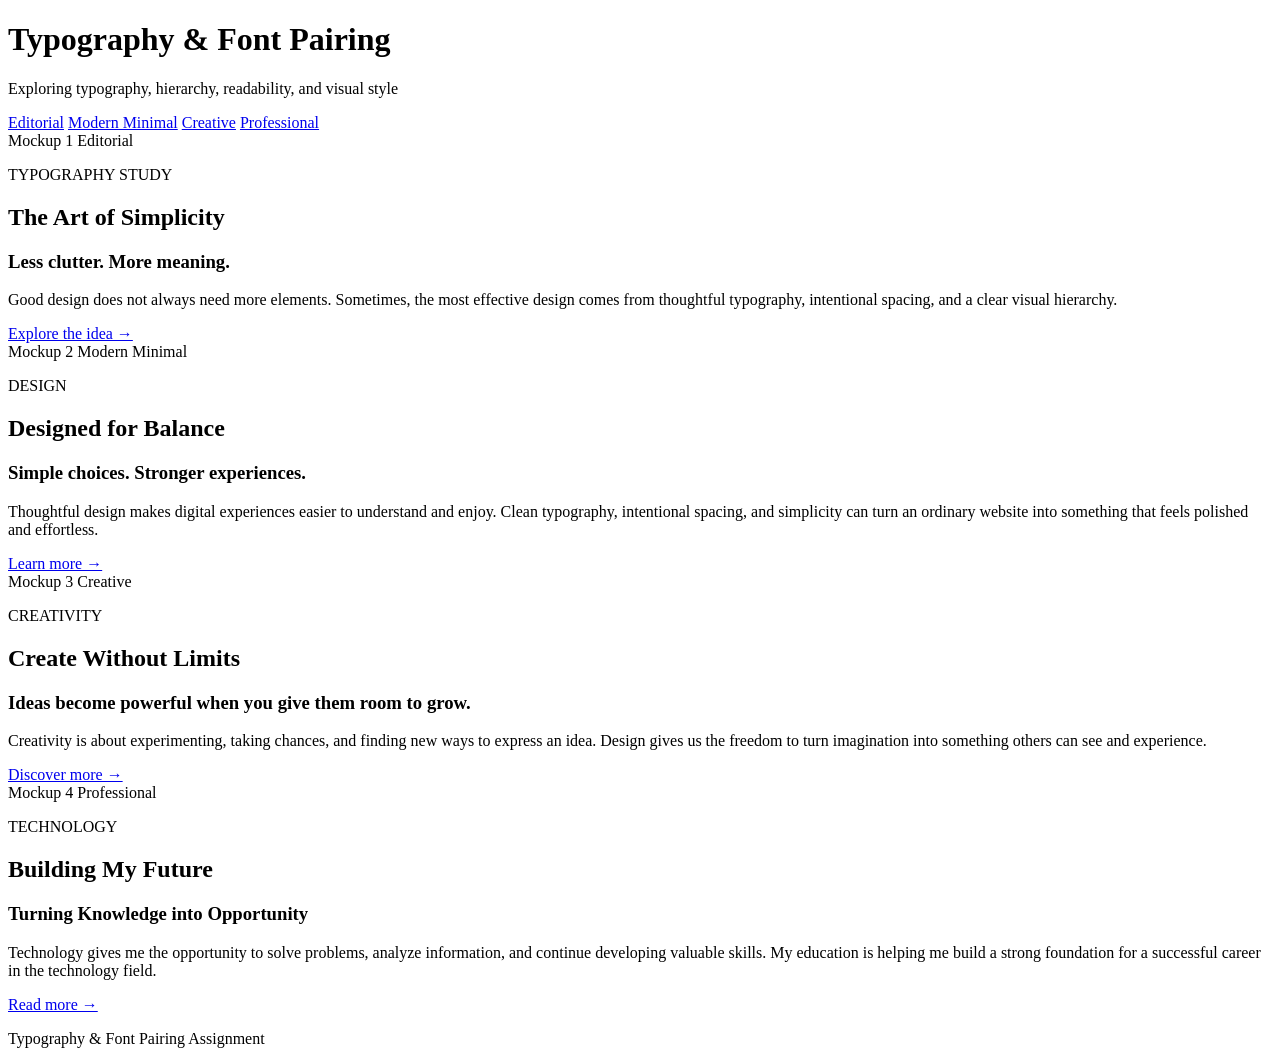
==== typography/index.html @ 528e2fd9 "Add typography index HTML file This file contains the HTML structure for a typography and font pairi" ====
<!DOCTYPE html>
<html lang="en">

<head>
    <meta charset="UTF-8">
    <meta name="viewport" content="width=device-width, initial-scale=1.0">

    <title>Typography & Font Pairing</title>

    <!--
    Google Fonts

    Mockup 1 suggestions:
    Playfair Display + DM Sans

    Students may use other fonts.
    If you use a Google Font that is not listed here,
    add it to the Google Fonts link below.
    -->

    <link rel="preconnect" href="https://fonts.googleapis.com">
    <link rel="preconnect" href="https://fonts.gstatic.com" crossorigin>

    <link href="https://fonts.googleapis.com/css2?family=DM+Sans:wght@400;500;600;700&family=Playfair+Display:wght@400;500;600;700&family=Space+Grotesk:wght@400;500;600;700&display=swap" rel="stylesheet">

    <!-- External CSS -->
    <link rel="stylesheet" href="style.css">
</head>

<body>

    <!-- ========================================
         HEADER
    ========================================= -->
    <header class="site-header">

        <h1>Typography & Font Pairing</h1>

        <p>
            Exploring typography, hierarchy, readability,
            and visual style
        </p>

    </header>


    <!-- ========================================
         NAVIGATION
    ========================================= -->
    <nav class="main-nav">

        <a href="#editorial">Editorial</a>
        <a href="#minimal">Modern Minimal</a>
        <a href="#creative">Creative</a>
        <a href="#professional">Professional</a>

    </nav>


    <main>


        <!-- ========================================
             MOCKUP 1 - EDITORIAL
        ========================================= -->
        <section id="editorial" class="mockup editorial">

            <div class="mockup-label">
                <span>Mockup 1</span>
                <span>Editorial</span>
            </div>

            <div class="mockup-content">

                <p class="eyebrow">
                    TYPOGRAPHY STUDY
                </p>

                <h2>
                    The Art of Simplicity
                </h2>

                <h3>
                    Less clutter. More meaning.
                </h3>

                <p class="body-text">
                    Good design does not always need more elements.
                    Sometimes, the most effective design comes from
                    thoughtful typography, intentional spacing, and a
                    clear visual hierarchy.
                </p>

                <a href="#" class="text-link">
                    Explore the idea →
                </a>

            </div>

        </section>


        <!-- ========================================
             MOCKUP 2 - MODERN MINIMAL
        ========================================= -->
        <section id="minimal" class="mockup minimal">

            <div class="mockup-label">
                <span>Mockup 2</span>
                <span>Modern Minimal</span>
            </div>

            <div class="mockup-content">

                <p class="eyebrow">
                    DESIGN
                </p>

                <h2>
                    Designed for Balance
                </h2>

                <h3>
                    Simple choices. Stronger experiences.
                </h3>

                <p class="body-text">
                    Thoughtful design makes digital experiences easier
                    to understand and enjoy. Clean typography,
                    intentional spacing, and simplicity can turn an
                    ordinary website into something that feels polished
                    and effortless.
                </p>

                <a href="#" class="text-link">
                    Learn more →
                </a>

            </div>

        </section>


        <!-- ========================================
             MOCKUP 3 - CREATIVE
        ========================================= -->
        <section id="creative" class="mockup creative">

            <div class="mockup-label">
                <span>Mockup 3</span>
                <span>Creative</span>
            </div>

            <div class="mockup-content">

                <p class="eyebrow">
                    CREATIVITY
                </p>

                <h2>
                    Create Without Limits
                </h2>

                <h3>
                    Ideas become powerful when you give them room to grow.
                </h3>

                <p class="body-text">
                    Creativity is about experimenting, taking chances,
                    and finding new ways to express an idea. Design gives
                    us the freedom to turn imagination into something
                    others can see and experience.
                </p>

                <a href="#" class="text-link">
                    Discover more →
                </a>

            </div>

        </section>


        <!-- ========================================
             MOCKUP 4 - PROFESSIONAL
        ========================================= -->
        <section id="professional" class="mockup professional">

            <div class="mockup-label">
                <span>Mockup 4</span>
                <span>Professional</span>
            </div>

            <div class="mockup-content">

                <p class="eyebrow">
                    TECHNOLOGY
                </p>

                <h2>
                    Building My Future
                </h2>

                <h3>
                    Turning Knowledge into Opportunity
                </h3>

                <p class="body-text">
                    Technology gives me the opportunity to solve problems,
                    analyze information, and continue developing valuable
                    skills. My education is helping me build a strong
                    foundation for a successful career in the technology
                    field.
                </p>

                <a href="#" class="text-link">
                    Read more →
                </a>

            </div>

        </section>


    </main>


    <!-- ========================================
         FOOTER
    ========================================= -->
    <footer>

        <p>
            Typography & Font Pairing Assignment
        </p>

    </footer>

</body>
</html>
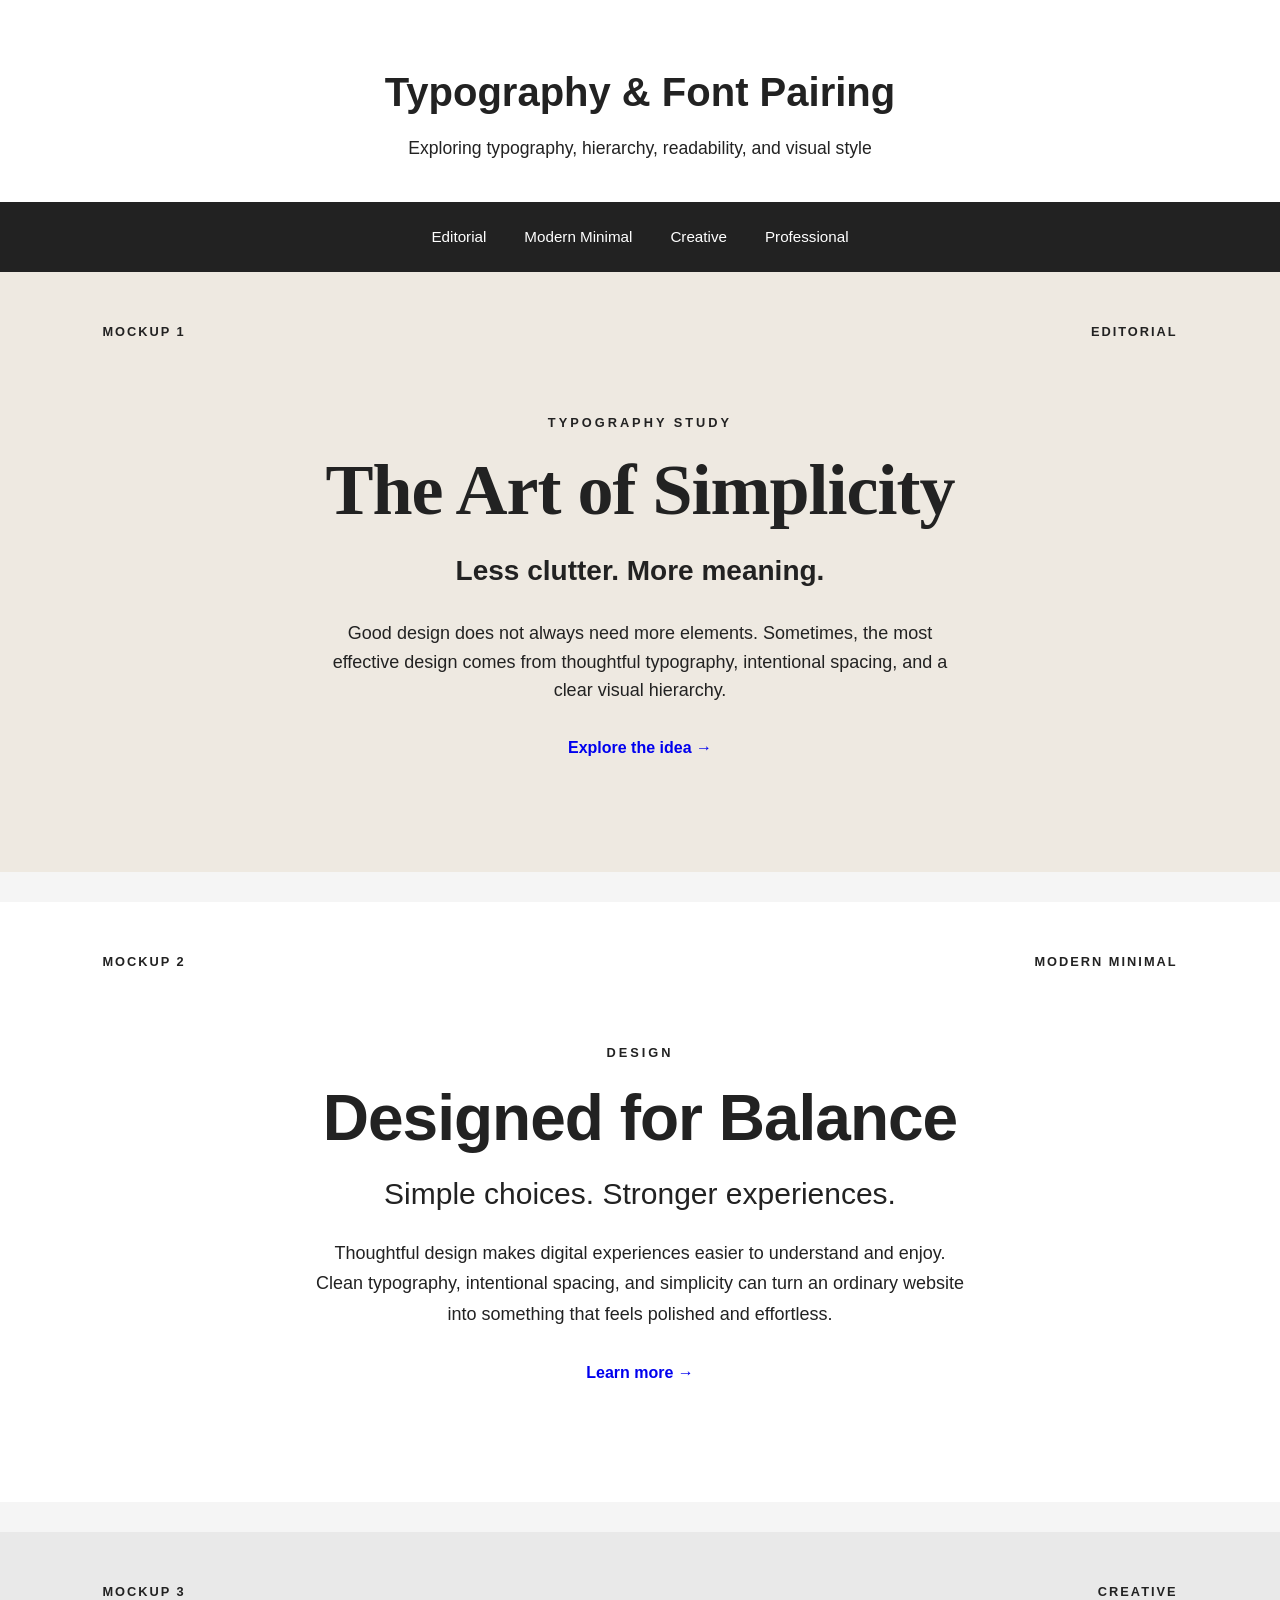
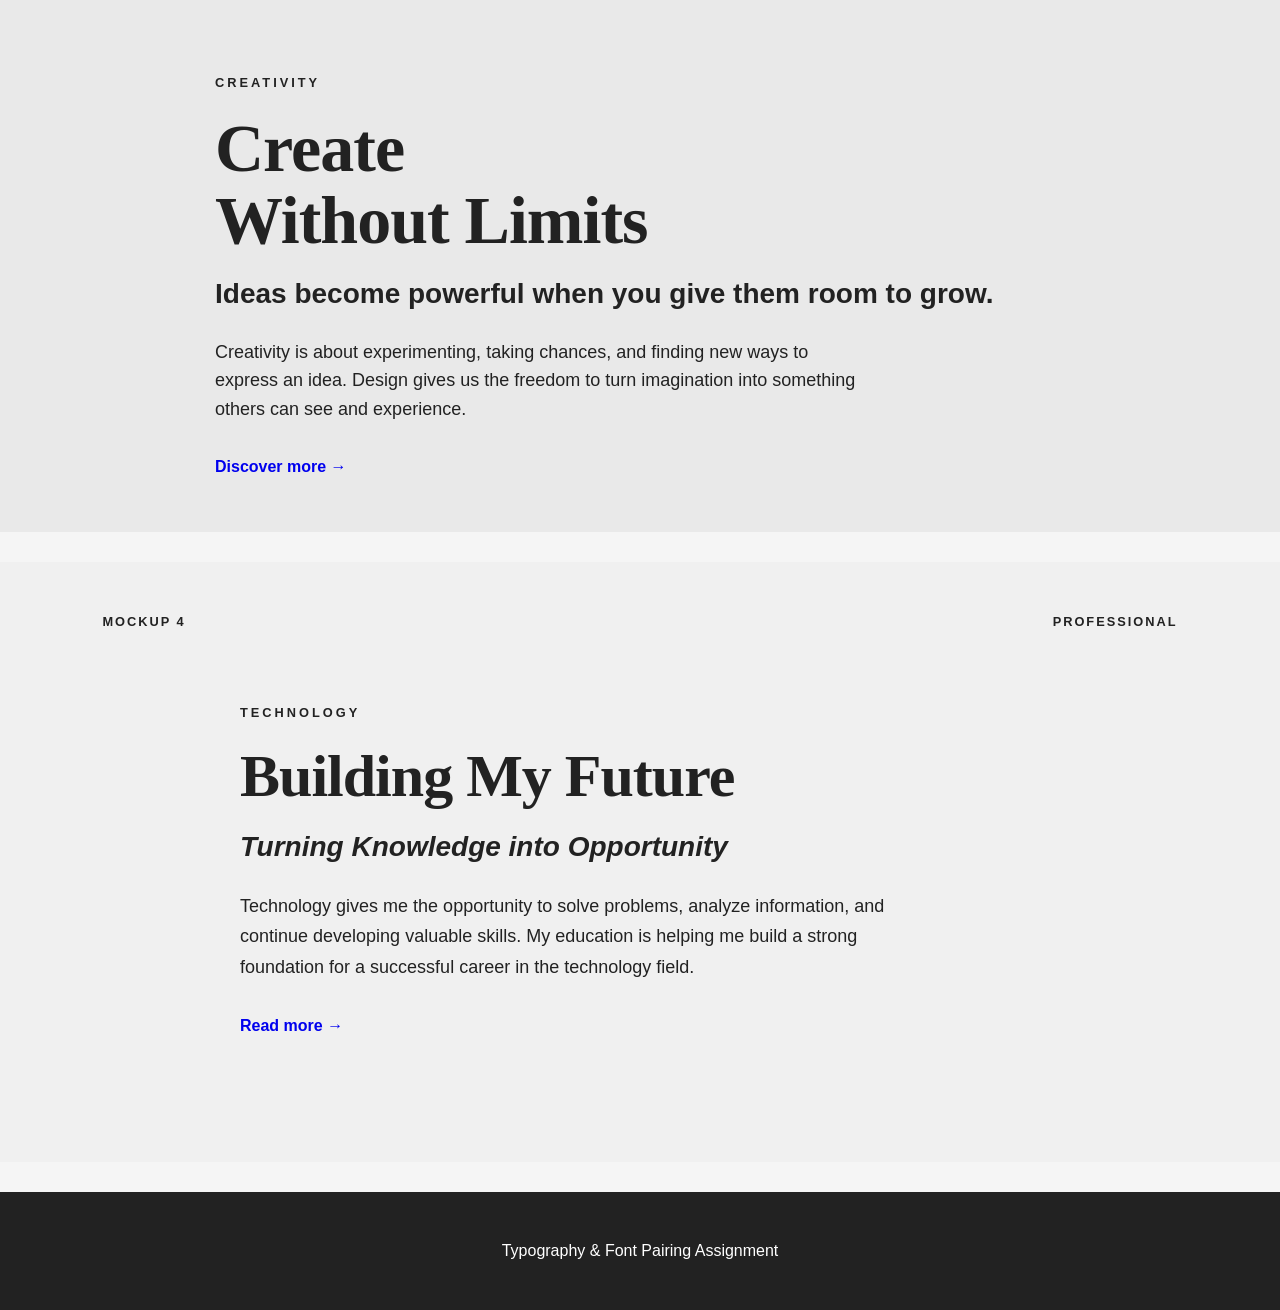
==== commit c2afe62c: "Refactor h2 element for better readability" ====
--- a/typography/index.html
+++ b/typography/index.html
@@ -157,9 +157,7 @@
                     CREATIVITY
                 </p>
 
-                <h2>
-                    Create Without Limits
-                </h2>
+               <h2>Create<br>Without Limits</h2>
 
                 <h3>
                     Ideas become powerful when you give them room to grow.
--- a/typography/style.css
+++ b/typography/style.css
@@ -0,0 +1,458 @@
+/* ========================================
+   TYPOGRAPHY & FONT PAIRING ASSIGNMENT
+
+   STUDENT INSTRUCTIONS:
+
+   Complete the typography blanks marked
+   "FILL IN".
+
+   Use your Canva designs and your
+   Typography Decision Sheet to decide
+   what values belong in each blank.
+
+   Do not change the basic page structure
+   unless instructed by your instructor.
+======================================== */
+
+
+/* ========================================
+   GENERAL STYLES
+======================================== */
+
+* {
+    box-sizing: border-box;
+}
+
+html {
+    scroll-behavior: smooth;
+}
+
+body {
+    margin: 0;
+
+    /* General page font */
+    font-family: Arial, sans-serif;
+
+    background: #f5f5f5;
+    color: #222;
+
+    line-height: 1.6;
+}
+
+
+/* ========================================
+   HEADER
+======================================== */
+
+.site-header {
+    text-align: center;
+    padding: 60px 20px 40px;
+    background: #ffffff;
+}
+
+.site-header h1 {
+    margin: 0 0 10px;
+
+    font-size: 2.5rem;
+
+    font-weight: 700;
+}
+
+.site-header p {
+    margin: 0;
+
+    font-size: 1.1rem;
+
+    font-weight: 400;
+}
+
+
+/* ========================================
+   NAVIGATION
+======================================== */
+
+.main-nav {
+    display: flex;
+    justify-content: center;
+    flex-wrap: wrap;
+    gap: 10px;
+
+    padding: 15px;
+
+    background: #222;
+}
+
+.main-nav a {
+    color: #ffffff;
+
+    text-decoration: none;
+
+    padding: 8px 14px;
+
+    border-radius: 4px;
+
+    font-size: 0.95rem;
+}
+
+.main-nav a:hover {
+    background: #444;
+}
+
+
+/* ========================================
+   GENERAL MOCKUP STYLES
+======================================== */
+
+.mockup {
+    min-height: 600px;
+
+    padding: 50px 8%;
+
+    margin-bottom: 30px;
+
+    position: relative;
+}
+
+.mockup-label {
+    display: flex;
+    justify-content: space-between;
+
+    margin-bottom: 70px;
+
+    font-size: 0.8rem;
+
+    font-weight: 700;
+
+    letter-spacing: 2px;
+
+    text-transform: uppercase;
+}
+
+.mockup-content {
+    max-width: 900px;
+
+    margin: 0 auto;
+}
+
+.eyebrow {
+    margin-bottom: 20px;
+
+    font-size: 0.8rem;
+
+    font-weight: 700;
+
+    letter-spacing: 3px;
+}
+
+.mockup h2 {
+    margin: 0 0 20px;
+}
+
+.mockup h3 {
+    margin: 0 0 25px;
+}
+
+.body-text {
+    max-width: 650px;
+
+    margin-bottom: 30px;
+}
+
+.text-link {
+    text-decoration: none;
+
+    font-weight: 700;
+}
+
+
+/* ========================================
+   MOCKUP 1 - EDITORIAL
+======================================== */
+
+.editorial {
+    background: #eee9e1;
+    color: #222;
+}
+
+.editorial .mockup-content {
+    text-align: center;
+}
+
+
+/* ----------------------------------------
+   EDITORIAL HEADING
+----------------------------------------- */
+
+.editorial h2 {
+    font-family: "Playfair Display", serif;
+    font-size: 72px;
+    font-weight: 600;
+    line-height: 1.05;
+    letter-spacing: -1px;
+}
+
+
+/* ----------------------------------------
+   EDITORIAL SUBHEADING
+----------------------------------------- */
+
+.editorial h3 {
+    font-family: "DM Sans", sans-serif;
+    font-size: 28px;
+    font-weight: 700;
+    letter-spacing: 0px;
+}
+
+
+/* ----------------------------------------
+   EDITORIAL BODY
+----------------------------------------- */
+
+.editorial .body-text {
+    font-family: "DM Sans", sans-serif;
+    font-size: 18px;
+    line-height: 1.6;
+
+    margin-left: auto;
+    margin-right: auto;
+}
+
+
+/* ========================================
+   MOCKUP 2 - MODERN MINIMAL
+======================================== */
+
+.minimal {
+    background: #ffffff;
+    color: #222;
+}
+
+.minimal .mockup-content {
+    max-width: 900px;
+    margin: 0 auto;
+    text-align: center;
+}
+
+
+/* ----------------------------------------
+   MODERN MINIMAL HEADING
+----------------------------------------- */
+
+.minimal h2 {
+    font-family: "DM Sans", sans-serif;
+    font-size: 64px;
+    font-weight: 700;
+    line-height: 1.1;
+    letter-spacing: -1px;
+}
+
+
+/* ----------------------------------------
+   MODERN MINIMAL SUBHEADING
+----------------------------------------- */
+
+.minimal h3 {
+    font-family: "DM Sans", sans-serif;
+    font-size: 30px;
+    font-weight: 500;
+    line-height: 1.3;
+}
+
+
+/* ----------------------------------------
+   MODERN MINIMAL BODY
+----------------------------------------- */
+
+.minimal .body-text {
+    font-family: "DM Sans", sans-serif;
+    font-size: 18px;
+    line-height: 1.7;
+    letter-spacing: 0px;
+
+    margin-left: auto;
+    margin-right: auto;
+}
+
+
+/* ========================================
+   MOCKUP 3 - CREATIVE
+======================================== */
+
+.creative {
+    background: #e9e9e9;
+    color: #222;
+}
+
+.creative .mockup-content {
+    max-width: 850px;
+}
+
+
+/* ----------------------------------------
+   CREATIVE HEADING
+----------------------------------------- */
+
+.creative h2 {
+    font-family: "Playfair Display", serif;
+    font-size: 68px;
+    font-weight: 600;
+    line-height: 1.05;
+    letter-spacing: -1px;
+
+    max-width: 650px;
+}
+
+
+/* ----------------------------------------
+   CREATIVE SUBHEADING
+----------------------------------------- */
+
+.creative h3 {
+    font-family: "DM Sans", sans-serif;
+    font-size: 28px;
+    font-weight: 700;
+    line-height: 1.3;
+}
+
+
+/* ----------------------------------------
+   CREATIVE BODY
+----------------------------------------- */
+
+.creative .body-text {
+    font-family: "DM Sans", sans-serif;
+    font-size: 18px;
+    line-height: 1.6;
+    letter-spacing: 0px;
+}
+
+
+/* ========================================
+   MOCKUP 4 - PROFESSIONAL
+======================================== */
+
+.professional {
+    background: #f0f0f0;
+    color: #222;
+}
+
+.professional .mockup-content {
+    max-width: 800px;
+}
+
+
+/* ----------------------------------------
+   PROFESSIONAL HEADING
+----------------------------------------- */
+
+.professional h2 {
+    font-family: "Playfair Display", serif;
+    font-size: 60px;
+    font-weight: 700;
+    line-height: 1.1;
+    letter-spacing: -1px;
+}
+
+
+/* ----------------------------------------
+   PROFESSIONAL SUBHEADING
+----------------------------------------- */
+
+.professional h3 {
+    font-family: "DM Sans", sans-serif;
+    font-size: 28px;
+    font-weight: 700;
+    line-height: 1.3;
+    font-style: italic;
+}
+
+
+/* ----------------------------------------
+   PROFESSIONAL BODY
+----------------------------------------- */
+
+.professional .body-text {
+    font-family: "DM Sans", sans-serif;
+    font-size: 18px;
+    line-height: 1.7;
+    letter-spacing: 0px;
+}
+
+
+/* ========================================
+   REFLECTION
+======================================== */
+
+.reflection {
+    max-width: 900px;
+
+    margin: 60px auto;
+
+    padding: 40px;
+
+    background: #ffffff;
+}
+
+.reflection h2 {
+    margin-top: 0;
+
+    font-size: 2rem;
+}
+
+.reflection h3 {
+    margin-bottom: 5px;
+
+    font-size: 1.1rem;
+}
+
+.reflection p {
+    margin-top: 5px;
+}
+
+
+/* ========================================
+   FOOTER
+======================================== */
+
+footer {
+    text-align: center;
+
+    padding: 30px;
+
+    background: #222;
+
+    color: #ffffff;
+}
+
+
+/* ========================================
+   RESPONSIVE DESIGN
+
+   DO NOT CHANGE THIS SECTION.
+======================================== */
+
+@media (max-width: 700px) {
+
+    .site-header h1 {
+        font-size: 2rem;
+    }
+
+    .mockup {
+        padding: 35px 6%;
+    }
+
+    .mockup-label {
+        margin-bottom: 45px;
+    }
+
+    .mockup h2 {
+        font-size: 3rem;
+    }
+
+    .reflection {
+        margin: 30px 15px;
+
+        padding: 25px;
+    }
+
+}
